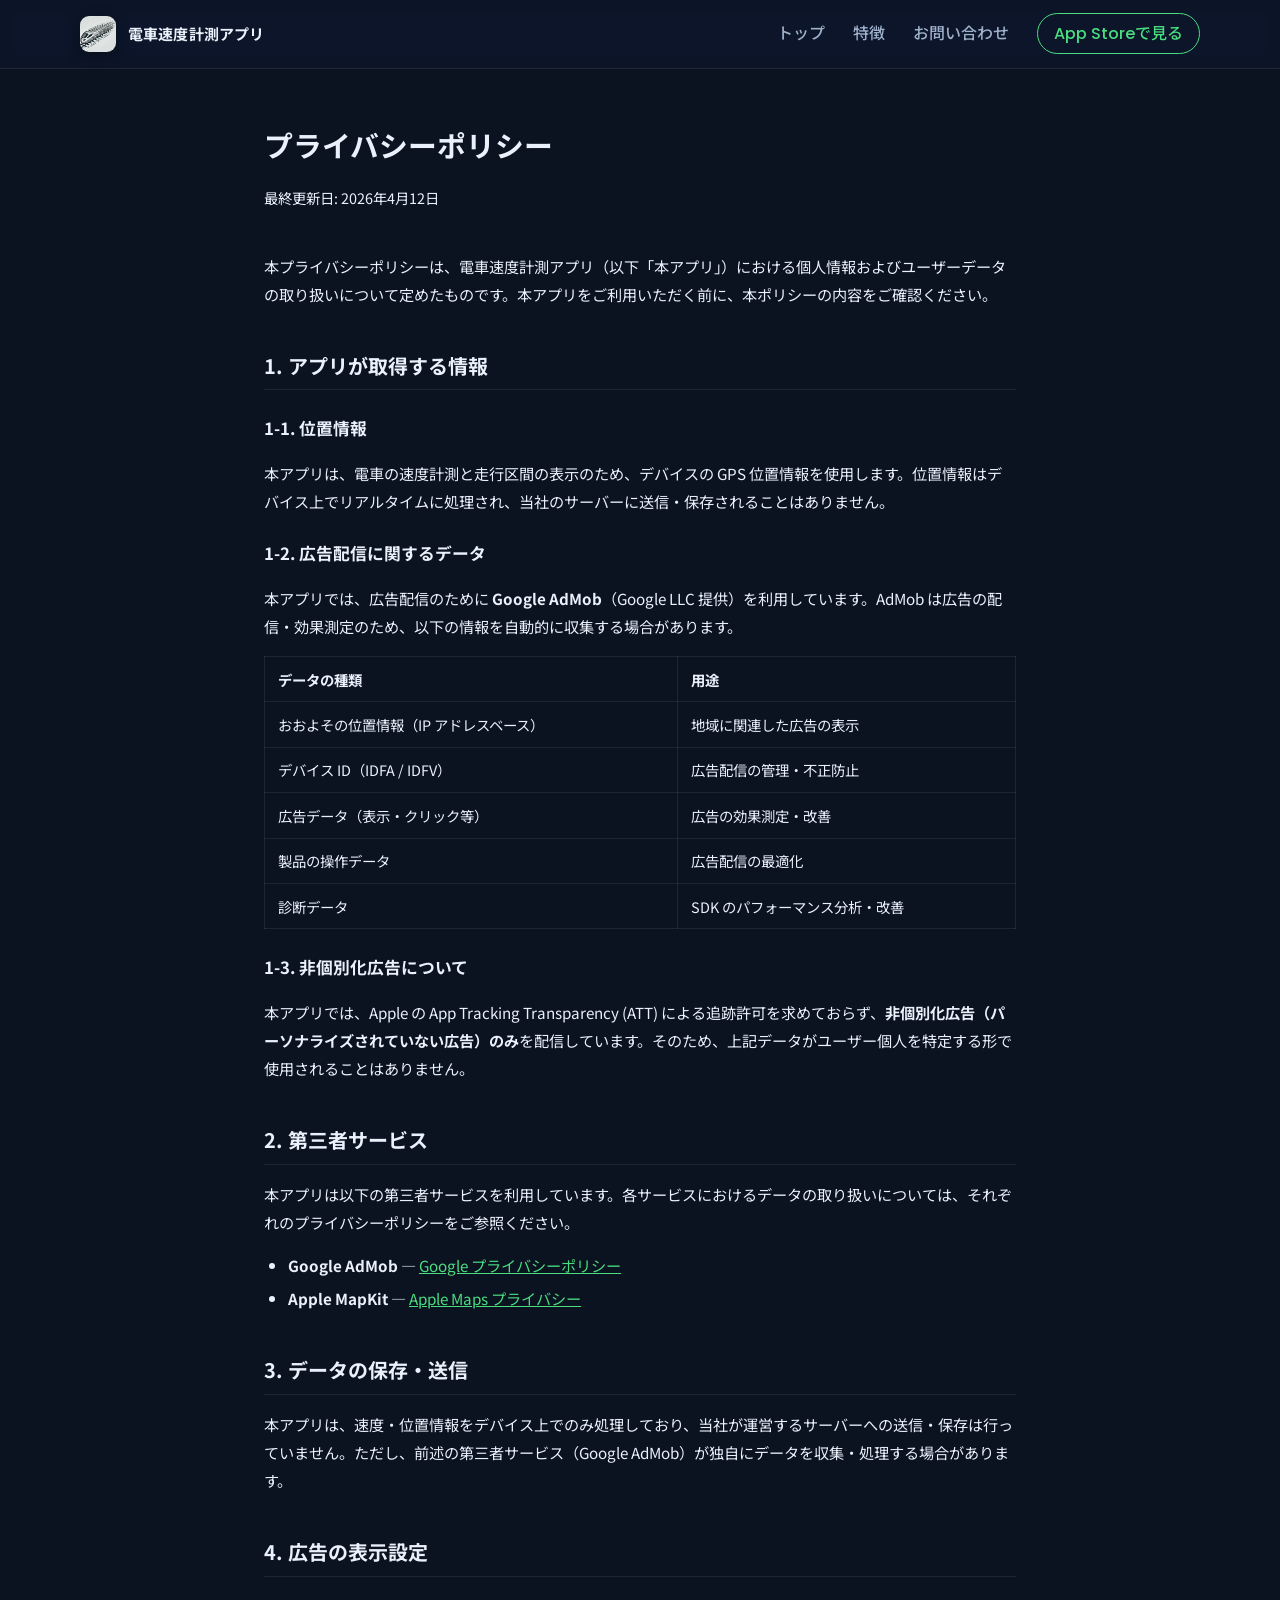
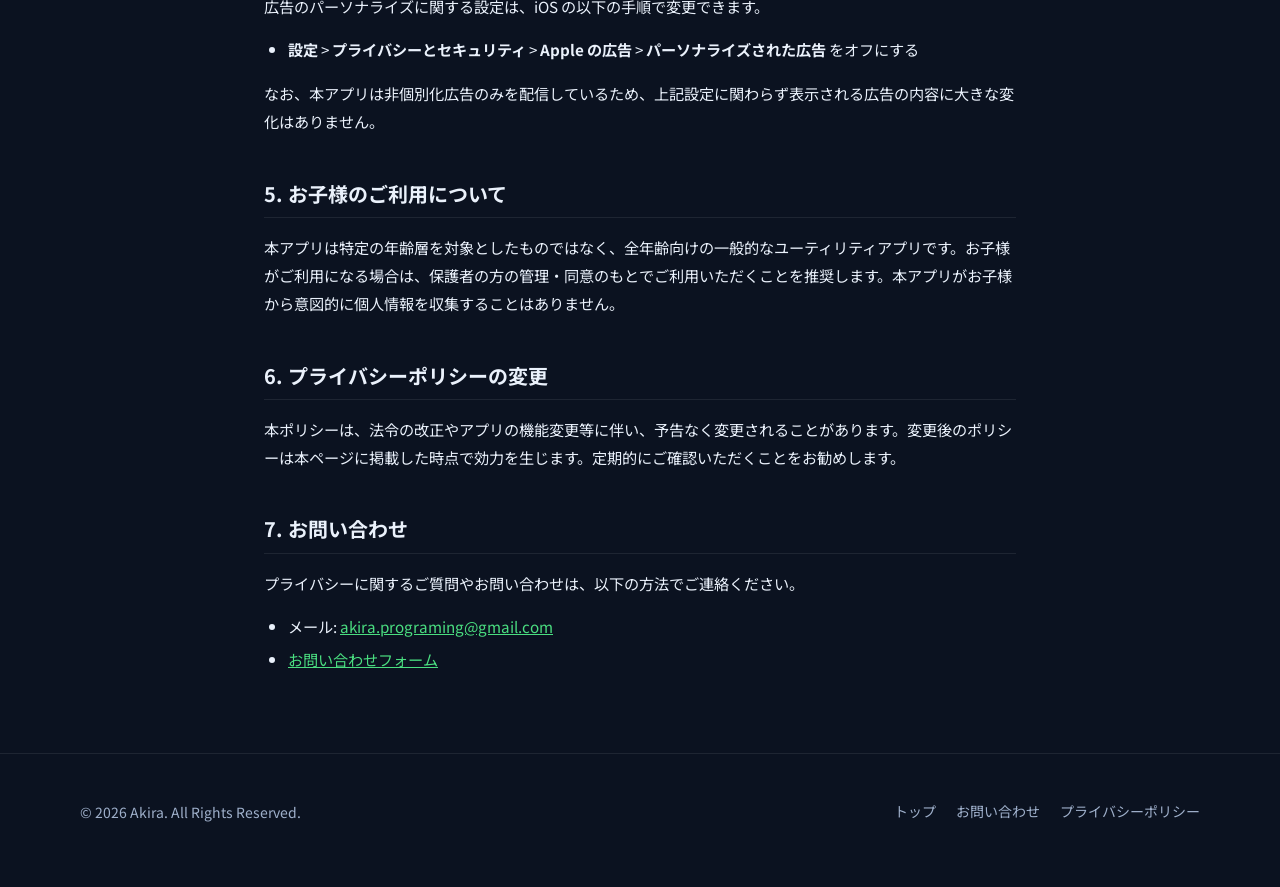
==== privacy.html @ cd02982f "プライバシーポリシーページを追加（AdMob広告対応） - privacy.html: AdMobによるデータ収集、非個別化広告、位置情報の扱い等を明記 - index.html: フッターにプライバ" ====
<!DOCTYPE html>
<html lang="ja">
<head>
<meta charset="UTF-8">
<meta name="viewport" content="width=device-width, initial-scale=1.0">
<meta name="description" content="電車速度計測アプリのプライバシーポリシー">
<meta name="theme-color" content="#0f172a">
<link rel="icon" type="image/png" href="images/icon.jpg">
<link rel="apple-touch-icon" href="images/icon.jpg">
<title>プライバシーポリシー | 電車速度計測アプリ</title>
<link rel="preconnect" href="https://fonts.googleapis.com">
<link rel="preconnect" href="https://fonts.gstatic.com" crossorigin>
<link href="https://fonts.googleapis.com/css2?family=Noto+Sans+JP:wght@400;500;700;900&family=Poppins:wght@500;700;800&display=swap" rel="stylesheet">
<link rel="stylesheet" href="styles.css">
<style>
  /* プライバシーポリシー固有スタイル */
  .policy { max-width: 800px; margin: 0 auto; padding: 2rem 1.5rem 4rem; }
  .policy h1 { font-size: 1.8rem; margin-bottom: 0.5rem; }
  .policy .last-updated { color: var(--muted); font-size: 0.9rem; margin-bottom: 2.5rem; }
  .policy h2 { font-size: 1.25rem; margin-top: 2.5rem; margin-bottom: 0.75rem; padding-bottom: 0.4rem; border-bottom: 1px solid var(--border); }
  .policy h3 { font-size: 1.05rem; margin-top: 1.5rem; margin-bottom: 0.5rem; }
  .policy p, .policy li { line-height: 1.85; color: var(--fg); font-size: 0.95rem; }
  .policy ul { padding-left: 1.5em; margin: 0.5rem 0 1rem; }
  .policy li { margin-bottom: 0.3rem; }
  .policy a { color: var(--accent); text-decoration: underline; }
  .policy table { width: 100%; border-collapse: collapse; margin: 1rem 0; font-size: 0.9rem; }
  .policy th, .policy td { border: 1px solid var(--border); padding: 0.6rem 0.8rem; text-align: left; }
  .policy th { background: var(--card-bg); font-weight: 700; }
</style>
</head>
<body>

<header class="site-header">
  <div class="container header-inner">
    <a href="index.html" class="brand">
      <img src="images/icon.jpg" alt="" class="brand-icon" width="36" height="36">
      <span class="brand-name">電車速度計測アプリ</span>
    </a>
    <nav class="site-nav" aria-label="メインナビゲーション">
      <ul>
        <li><a href="index.html">トップ</a></li>
        <li><a href="index.html#features">特徴</a></li>
        <li><a href="index.html#contact">お問い合わせ</a></li>
        <li><a class="nav-cta" href="https://apps.apple.com/jp/app/%E9%9B%BB%E8%BB%8A%E9%80%9F%E5%BA%A6%E8%A8%88%E6%B8%AC%E3%82%A2%E3%83%97%E3%83%AA/id6740508669" target="_blank" rel="noopener">App Storeで見る</a></li>
      </ul>
    </nav>
  </div>
</header>

<main>
  <div class="policy">
    <h1>プライバシーポリシー</h1>
    <p class="last-updated">最終更新日: 2026年4月12日</p>

    <p>本プライバシーポリシーは、電車速度計測アプリ（以下「本アプリ」）における個人情報およびユーザーデータの取り扱いについて定めたものです。本アプリをご利用いただく前に、本ポリシーの内容をご確認ください。</p>

    <h2>1. アプリが取得する情報</h2>

    <h3>1-1. 位置情報</h3>
    <p>本アプリは、電車の速度計測と走行区間の表示のため、デバイスの GPS 位置情報を使用します。位置情報はデバイス上でリアルタイムに処理され、当社のサーバーに送信・保存されることはありません。</p>

    <h3>1-2. 広告配信に関するデータ</h3>
    <p>本アプリでは、広告配信のために <strong>Google AdMob</strong>（Google LLC 提供）を利用しています。AdMob は広告の配信・効果測定のため、以下の情報を自動的に収集する場合があります。</p>

    <table>
      <thead>
        <tr>
          <th>データの種類</th>
          <th>用途</th>
        </tr>
      </thead>
      <tbody>
        <tr>
          <td>おおよその位置情報（IP アドレスベース）</td>
          <td>地域に関連した広告の表示</td>
        </tr>
        <tr>
          <td>デバイス ID（IDFA / IDFV）</td>
          <td>広告配信の管理・不正防止</td>
        </tr>
        <tr>
          <td>広告データ（表示・クリック等）</td>
          <td>広告の効果測定・改善</td>
        </tr>
        <tr>
          <td>製品の操作データ</td>
          <td>広告配信の最適化</td>
        </tr>
        <tr>
          <td>診断データ</td>
          <td>SDK のパフォーマンス分析・改善</td>
        </tr>
      </tbody>
    </table>

    <h3>1-3. 非個別化広告について</h3>
    <p>本アプリでは、Apple の App Tracking Transparency (ATT) による追跡許可を求めておらず、<strong>非個別化広告（パーソナライズされていない広告）のみ</strong>を配信しています。そのため、上記データがユーザー個人を特定する形で使用されることはありません。</p>

    <h2>2. 第三者サービス</h2>
    <p>本アプリは以下の第三者サービスを利用しています。各サービスにおけるデータの取り扱いについては、それぞれのプライバシーポリシーをご参照ください。</p>
    <ul>
      <li><strong>Google AdMob</strong> — <a href="https://policies.google.com/privacy" target="_blank" rel="noopener">Google プライバシーポリシー</a></li>
      <li><strong>Apple MapKit</strong> — <a href="https://www.apple.com/legal/privacy/data/ja/apple-maps/" target="_blank" rel="noopener">Apple Maps プライバシー</a></li>
    </ul>

    <h2>3. データの保存・送信</h2>
    <p>本アプリは、速度・位置情報をデバイス上でのみ処理しており、当社が運営するサーバーへの送信・保存は行っていません。ただし、前述の第三者サービス（Google AdMob）が独自にデータを収集・処理する場合があります。</p>

    <h2>4. 広告の表示設定</h2>
    <p>広告のパーソナライズに関する設定は、iOS の以下の手順で変更できます。</p>
    <ul>
      <li><strong>設定</strong> &gt; <strong>プライバシーとセキュリティ</strong> &gt; <strong>Apple の広告</strong> &gt; <strong>パーソナライズされた広告</strong> をオフにする</li>
    </ul>
    <p>なお、本アプリは非個別化広告のみを配信しているため、上記設定に関わらず表示される広告の内容に大きな変化はありません。</p>

    <h2>5. お子様のご利用について</h2>
    <p>本アプリは特定の年齢層を対象としたものではなく、全年齢向けの一般的なユーティリティアプリです。お子様がご利用になる場合は、保護者の方の管理・同意のもとでご利用いただくことを推奨します。本アプリがお子様から意図的に個人情報を収集することはありません。</p>

    <h2>6. プライバシーポリシーの変更</h2>
    <p>本ポリシーは、法令の改正やアプリの機能変更等に伴い、予告なく変更されることがあります。変更後のポリシーは本ページに掲載した時点で効力を生じます。定期的にご確認いただくことをお勧めします。</p>

    <h2>7. お問い合わせ</h2>
    <p>プライバシーに関するご質問やお問い合わせは、以下の方法でご連絡ください。</p>
    <ul>
      <li>メール: <a href="mailto:akira.programing@gmail.com">akira.programing@gmail.com</a></li>
      <li><a href="index.html#contact">お問い合わせフォーム</a></li>
    </ul>
  </div>
</main>

<footer class="site-footer">
  <div class="container footer-inner">
    <p>&copy; <span id="year"></span> Akira. All Rights Reserved.</p>
    <nav aria-label="フッターナビゲーション">
      <a href="index.html">トップ</a>
      <a href="index.html#contact">お問い合わせ</a>
      <a href="privacy.html">プライバシーポリシー</a>
    </nav>
  </div>
</footer>

<script>
  document.getElementById('year').textContent = new Date().getFullYear();
</script>

</body>
</html>
---- styles.css ----
:root {
  --bg: #0b1220;
  --bg-alt: #0f1a2e;
  --surface: #162338;
  --text: #eaf1fb;
  --text-dim: #9fb0cb;
  --accent: #4ade80;
  --accent-2: #22d3ee;
  --accent-3: #60a5fa;
  --border: rgba(255, 255, 255, 0.08);
  --radius: 16px;
  --radius-lg: 24px;
  --shadow: 0 20px 50px rgba(0, 0, 0, 0.35);
  --max-w: 1120px;
  --font-jp: "Noto Sans JP", system-ui, -apple-system, "Hiragino Kaku Gothic ProN", "Yu Gothic", sans-serif;
  --font-en: "Poppins", var(--font-jp);
}

* { box-sizing: border-box; }

html { scroll-behavior: smooth; }

body {
  margin: 0;
  font-family: var(--font-jp);
  color: var(--text);
  background: var(--bg);
  line-height: 1.75;
  -webkit-font-smoothing: antialiased;
}

img { max-width: 100%; display: block; }

a { color: inherit; text-decoration: none; }

.container {
  width: min(100% - 40px, var(--max-w));
  margin-inline: auto;
}

/* Header */
.site-header {
  position: sticky;
  top: 0;
  z-index: 50;
  backdrop-filter: saturate(160%) blur(10px);
  background: rgba(15, 23, 42, 0.7);
  border-bottom: 1px solid var(--border);
}
.header-inner {
  display: flex;
  align-items: center;
  justify-content: space-between;
  height: 68px;
}
.brand {
  display: inline-flex;
  align-items: center;
  gap: 12px;
  font-family: var(--font-jp);
  font-weight: 700;
  letter-spacing: 0.01em;
  font-size: 15px;
}
.brand-icon {
  width: 36px;
  height: 36px;
  border-radius: 9px;
  object-fit: cover;
  box-shadow: 0 4px 14px rgba(0, 0, 0, 0.35);
}
.nav-cta {
  padding: 8px 16px;
  border: 1px solid var(--accent);
  border-radius: 999px;
  color: var(--accent) !important;
}
.nav-cta:hover { background: var(--accent); color: #0b1226 !important; }

.site-nav ul {
  display: flex;
  gap: 28px;
  margin: 0;
  padding: 0;
  list-style: none;
  font-family: var(--font-en);
  font-weight: 500;
}
.site-nav a { color: var(--text-dim); transition: color .2s; }
.site-nav a:hover { color: var(--text); }

.nav-toggle {
  display: none;
  background: transparent;
  border: 0;
  width: 40px;
  height: 40px;
  padding: 8px;
  cursor: pointer;
}
.nav-toggle span {
  display: block;
  height: 2px;
  background: var(--text);
  margin: 5px 0;
  border-radius: 2px;
  transition: transform .2s, opacity .2s;
}

/* Hero */
.hero {
  position: relative;
  overflow: hidden;
  padding: clamp(70px, 11vw, 130px) 0 clamp(70px, 11vw, 130px);
  isolation: isolate;
}
.hero-inner {
  position: relative;
  z-index: 2;
  display: grid;
  grid-template-columns: 1.3fr 1fr;
  gap: 60px;
  align-items: center;
}
.hero-copy { max-width: 640px; }
.hero-visual { display: grid; place-items: center; }
.hero-icon {
  width: min(100%, 280px);
  aspect-ratio: 1;
  border-radius: 56px;
  object-fit: cover;
  box-shadow: 0 30px 80px rgba(0, 0, 0, 0.45), 0 0 0 1px rgba(255, 255, 255, 0.06);
  background: #fff;
  transform: rotate(-4deg);
  transition: transform .4s ease;
}
.hero-icon:hover { transform: rotate(0deg) scale(1.02); }
.eyebrow {
  font-family: var(--font-en);
  text-transform: uppercase;
  letter-spacing: .25em;
  font-size: 12px;
  color: var(--accent);
  margin: 0 0 14px;
}
.hero h1 {
  font-size: clamp(40px, 7vw, 76px);
  line-height: 1.1;
  margin: 0 0 22px;
  font-weight: 900;
  letter-spacing: -0.02em;
}
.hero h1 .accent {
  background: linear-gradient(90deg, var(--accent), var(--accent-2), var(--accent-3));
  -webkit-background-clip: text;
  background-clip: text;
  color: transparent;
}
.lead {
  color: var(--text-dim);
  font-size: clamp(15px, 1.7vw, 18px);
  margin: 0 0 32px;
}
.hero-actions { display: flex; gap: 14px; flex-wrap: wrap; }

.btn {
  display: inline-flex;
  align-items: center;
  justify-content: center;
  padding: 14px 26px;
  border-radius: 999px;
  font-weight: 700;
  font-family: var(--font-en);
  font-size: 15px;
  transition: transform .2s, box-shadow .2s, background .2s, border-color .2s;
  will-change: transform;
  border: 1px solid transparent;
}
.btn-primary {
  background: linear-gradient(135deg, var(--accent), var(--accent-2));
  color: #062014;
  box-shadow: 0 10px 30px rgba(74, 222, 128, 0.3);
}
.btn-primary:hover { transform: translateY(-2px); }
.btn-ghost {
  border-color: var(--border);
  color: var(--text);
}
.btn-ghost:hover { border-color: var(--accent); color: var(--accent); }
.btn-lg { padding: 18px 36px; font-size: 16px; }

.hero-decor { position: absolute; inset: 0; z-index: 1; pointer-events: none; }
.blob {
  position: absolute;
  border-radius: 50%;
  filter: blur(80px);
  opacity: 0.55;
}
.blob-1 { width: 480px; height: 480px; background: #16a34a; top: -120px; right: -120px; opacity: .35; }
.blob-2 { width: 420px; height: 420px; background: #0891b2; bottom: -160px; left: -80px; opacity: .35; }
.blob-3 { width: 360px; height: 360px; background: #3b82f6; top: 40%; right: 30%; opacity: .18; }

/* Sections */
.section { padding: clamp(80px, 10vw, 120px) 0; }
.section-alt { background: var(--bg-alt); border-top: 1px solid var(--border); border-bottom: 1px solid var(--border); }
.section-head { text-align: center; margin-bottom: 56px; }
.section-head h2 {
  font-size: clamp(28px, 4vw, 40px);
  margin: 6px 0 12px;
  font-weight: 900;
  letter-spacing: -0.01em;
}
.section-desc { color: var(--text-dim); margin: 0 auto; max-width: 620px; }

/* Features */
.features {
  display: grid;
  grid-template-columns: repeat(auto-fit, minmax(260px, 1fr));
  gap: 24px;
}
.feature {
  background: var(--surface);
  border: 1px solid var(--border);
  border-radius: var(--radius-lg);
  padding: 32px 28px;
  transition: transform .25s, border-color .25s;
}
.feature:hover { transform: translateY(-4px); border-color: rgba(74, 222, 128, 0.4); }
.feature-icon {
  width: 56px;
  height: 56px;
  margin-bottom: 18px;
  border-radius: 16px;
  display: grid;
  place-items: center;
  font-size: 28px;
  background: linear-gradient(135deg, rgba(74, 222, 128, 0.18), rgba(34, 211, 238, 0.18));
  border: 1px solid var(--border);
}
.feature h3 { margin: 0 0 8px; font-size: 18px; }
.feature p { color: var(--text-dim); margin: 0; font-size: 14.5px; }

/* Screens */
.screens {
  display: grid;
  grid-template-columns: repeat(auto-fit, minmax(240px, 1fr));
  gap: 32px;
  max-width: 960px;
  margin-inline: auto;
}
.screen {
  margin: 0;
  display: flex;
  flex-direction: column;
  align-items: center;
  gap: 16px;
}
.screen img {
  width: 100%;
  max-width: 280px;
  height: auto;
  border-radius: 22px;
  box-shadow: 0 20px 50px rgba(0, 0, 0, 0.4);
  transition: transform .3s ease;
}
.screen img:hover { transform: translateY(-6px); }
.screen figcaption {
  color: var(--text-dim);
  font-size: 14px;
  text-align: center;
}

/* Contact form */
.contact-form {
  max-width: 640px;
  margin: 0 auto;
  text-align: left;
}
.field { margin-bottom: 20px; }
.field label {
  display: block;
  font-size: 14px;
  font-weight: 700;
  margin-bottom: 8px;
  color: var(--text);
}
.field .req { color: var(--accent); margin-left: 2px; }
.field input,
.field textarea {
  width: 100%;
  background: var(--surface);
  border: 1px solid var(--border);
  color: var(--text);
  border-radius: 12px;
  padding: 14px 16px;
  font-size: 15px;
  font-family: inherit;
  line-height: 1.6;
  transition: border-color .2s, box-shadow .2s, background .2s;
}
.field input::placeholder,
.field textarea::placeholder { color: #6b7a96; }
.field input:focus,
.field textarea:focus {
  outline: none;
  border-color: var(--accent);
  box-shadow: 0 0 0 3px rgba(74, 222, 128, 0.18);
}
.field textarea { resize: vertical; min-height: 140px; }
.form-error {
  color: #fda4af;
  background: rgba(244, 63, 94, 0.1);
  border: 1px solid rgba(244, 63, 94, 0.3);
  border-radius: 10px;
  padding: 10px 14px;
  font-size: 13.5px;
  margin: 0 0 16px;
}
.form-success {
  color: #86efac;
  background: rgba(34, 197, 94, 0.12);
  border: 1px solid rgba(34, 197, 94, 0.35);
  border-radius: 10px;
  padding: 10px 14px;
  font-size: 13.5px;
  margin: 0 0 16px;
}
#cf-submit:disabled { opacity: .6; cursor: not-allowed; transform: none; }
.form-note {
  margin-top: 18px;
  font-size: 12.5px;
  color: var(--text-dim);
  text-align: center;
  line-height: 1.8;
}
.form-note a { color: var(--accent); text-decoration: underline; text-underline-offset: 3px; }
.contact-form .contact-actions { justify-content: center; margin-top: 8px; }

/* CTA */
.cta-section { text-align: center; padding: clamp(70px, 9vw, 110px) 0; }
.cta-inner h2 {
  font-size: clamp(26px, 3.6vw, 36px);
  margin: 0 0 10px;
  font-weight: 900;
}
.cta-inner p { color: var(--text-dim); margin: 0 0 28px; }

/* Contact */
.contact-inner { text-align: center; }
.contact-actions { display: flex; gap: 14px; justify-content: center; flex-wrap: wrap; }

/* Footer */
.site-footer {
  padding: 32px 0 48px;
  border-top: 1px solid var(--border);
  color: var(--text-dim);
  font-size: 14px;
}
.footer-inner {
  display: flex;
  justify-content: space-between;
  align-items: center;
  gap: 20px;
  flex-wrap: wrap;
}
.footer-inner nav { display: flex; gap: 20px; }
.footer-inner a { font-family: var(--font-en); }
.footer-inner a:hover { color: var(--text); }

/* Responsive */
@media (max-width: 820px) {
  .hero-inner { grid-template-columns: 1fr; gap: 40px; text-align: center; }
  .hero-copy { max-width: none; }
  .hero-actions { justify-content: center; }
  .hero-icon { width: min(100%, 220px); }

  .nav-toggle { display: block; }
  .site-nav {
    position: absolute;
    inset: 68px 0 auto 0;
    background: var(--bg-alt);
    border-bottom: 1px solid var(--border);
    transform: translateY(-10px);
    opacity: 0;
    pointer-events: none;
    transition: opacity .2s, transform .2s;
  }
  .site-nav.open { opacity: 1; transform: translateY(0); pointer-events: auto; }
  .site-nav ul {
    flex-direction: column;
    gap: 0;
    padding: 12px 20px 20px;
  }
  .site-nav li { border-bottom: 1px solid var(--border); }
  .site-nav li:last-child { border-bottom: 0; }
  .site-nav a { display: block; padding: 14px 4px; }
}

@media (prefers-reduced-motion: reduce) {
  html { scroll-behavior: auto; }
  * { transition: none !important; animation: none !important; }
}
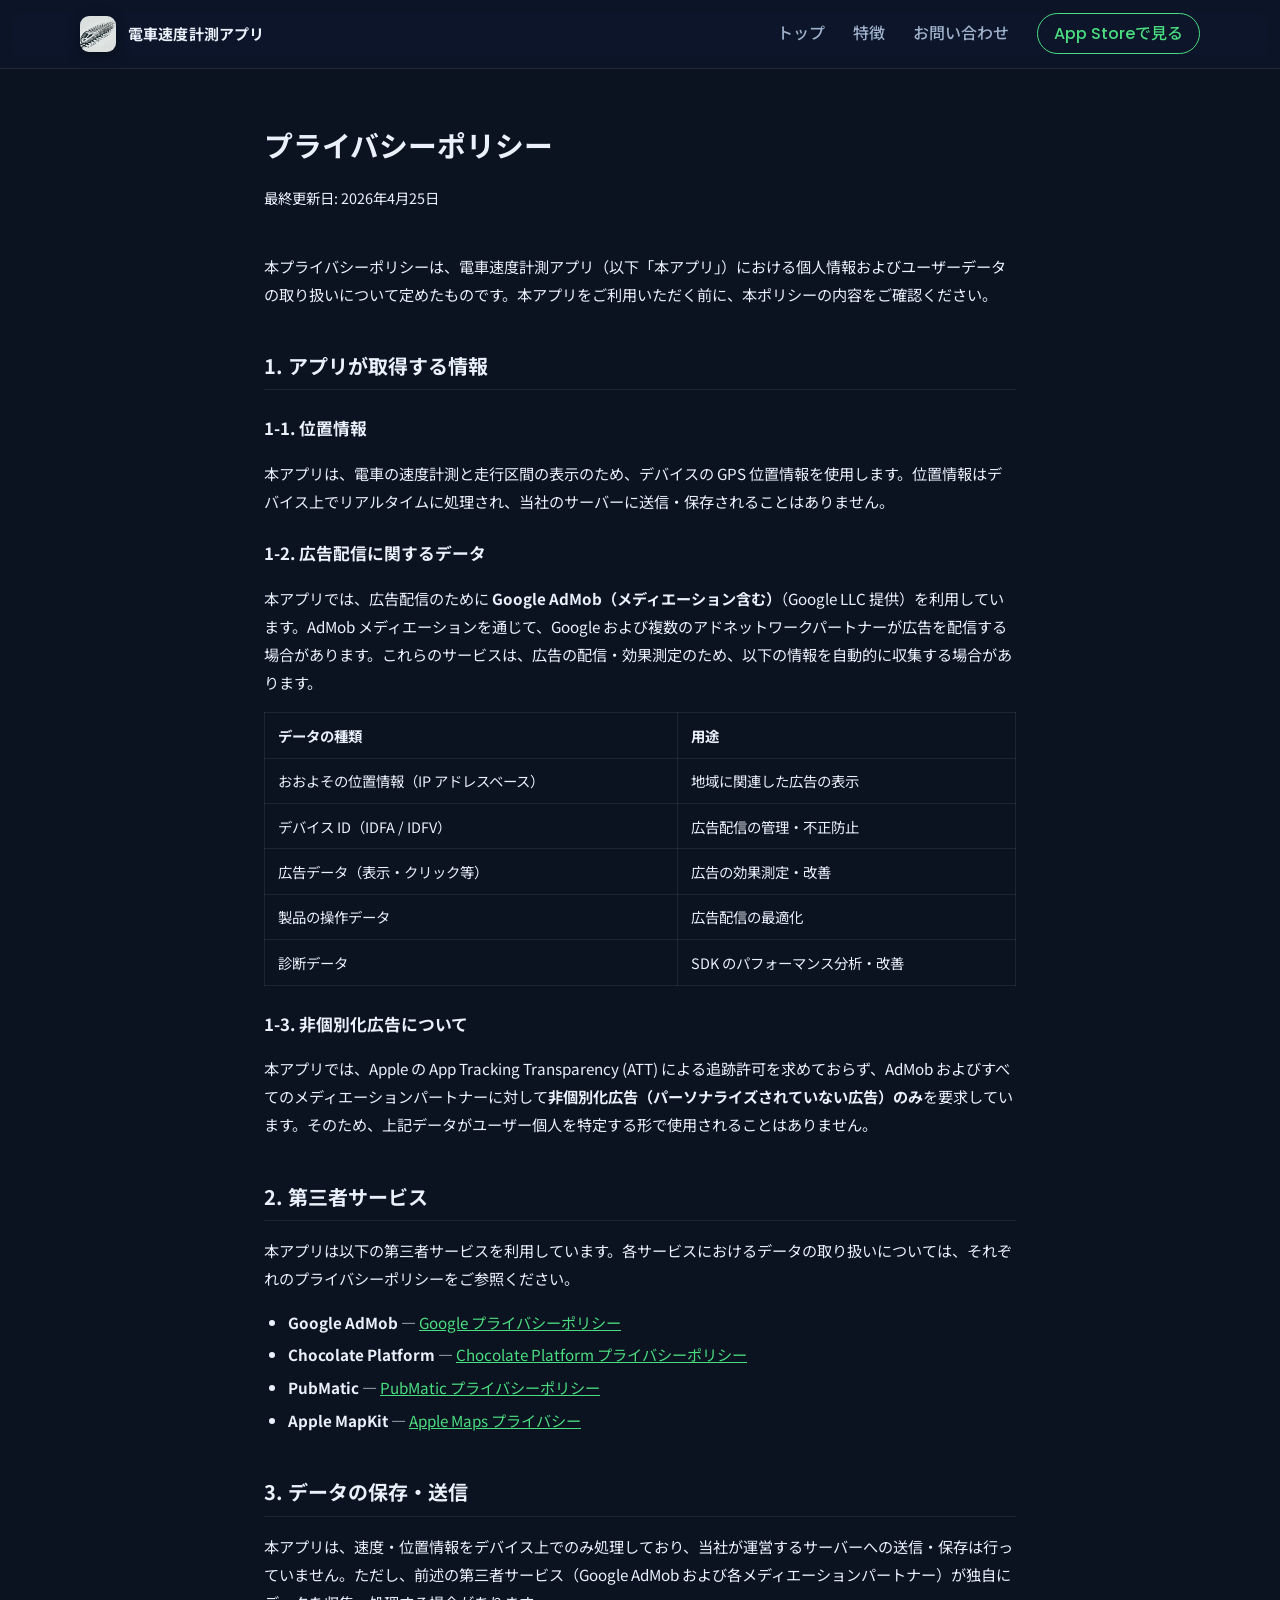
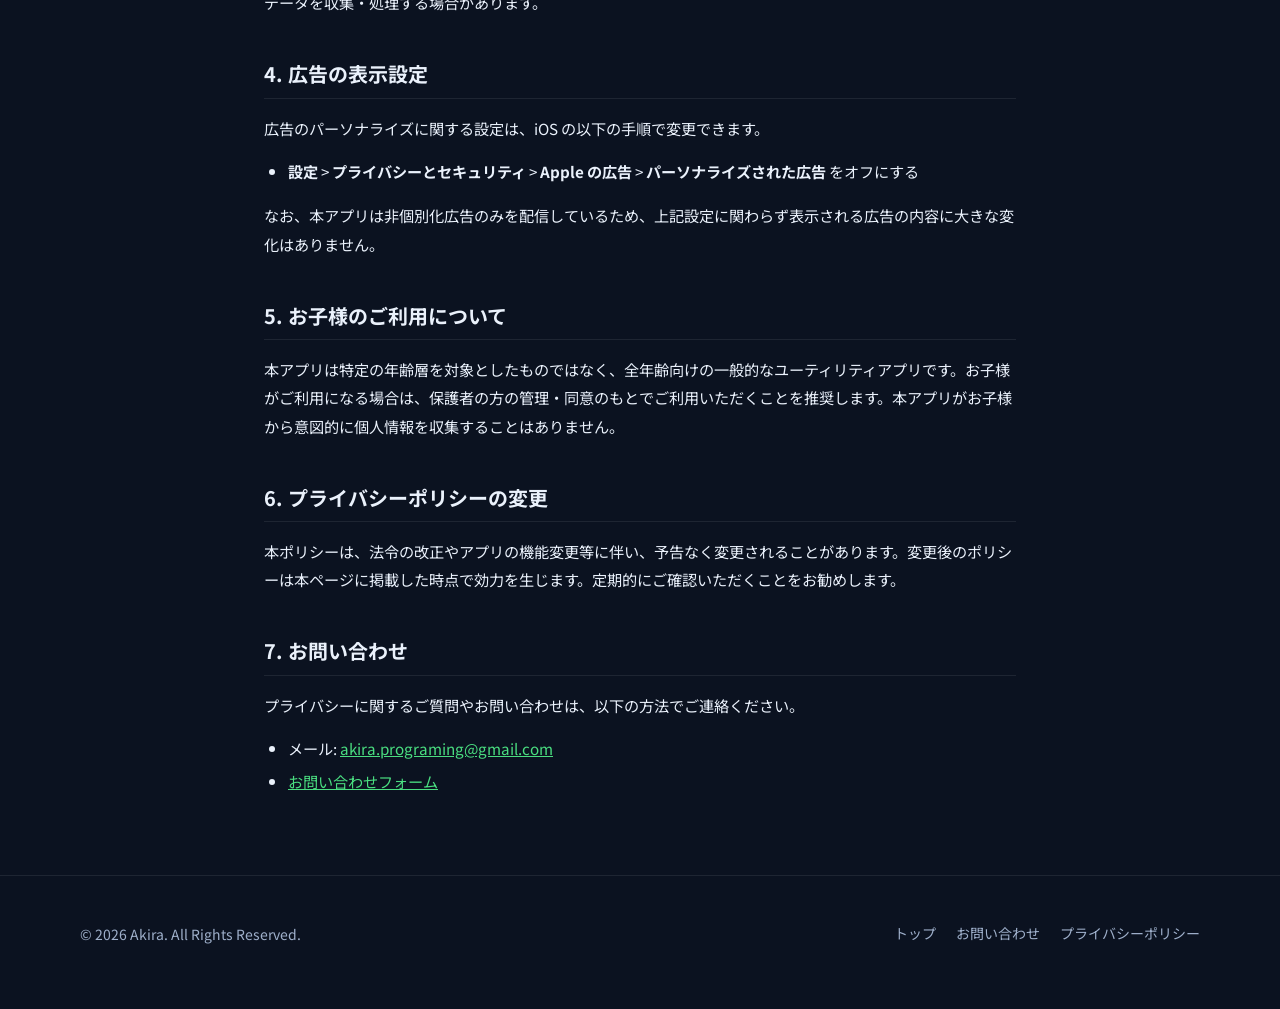
==== commit e3f6ab78: "Update privacy.html" ====
--- a/privacy.html
+++ b/privacy.html
@@ -50,7 +50,7 @@
 <main>
   <div class="policy">
     <h1>プライバシーポリシー</h1>
-    <p class="last-updated">最終更新日: 2026年4月12日</p>
+    <p class="last-updated">最終更新日: 2026年4月25日</p>
 
     <p>本プライバシーポリシーは、電車速度計測アプリ（以下「本アプリ」）における個人情報およびユーザーデータの取り扱いについて定めたものです。本アプリをご利用いただく前に、本ポリシーの内容をご確認ください。</p>
 
@@ -60,7 +60,7 @@
     <p>本アプリは、電車の速度計測と走行区間の表示のため、デバイスの GPS 位置情報を使用します。位置情報はデバイス上でリアルタイムに処理され、当社のサーバーに送信・保存されることはありません。</p>
 
     <h3>1-2. 広告配信に関するデータ</h3>
-    <p>本アプリでは、広告配信のために <strong>Google AdMob</strong>（Google LLC 提供）を利用しています。AdMob は広告の配信・効果測定のため、以下の情報を自動的に収集する場合があります。</p>
+    <p>本アプリでは、広告配信のために <strong>Google AdMob（メディエーション含む）</strong>（Google LLC 提供）を利用しています。AdMob メディエーションを通じて、Google および複数のアドネットワークパートナーが広告を配信する場合があります。これらのサービスは、広告の配信・効果測定のため、以下の情報を自動的に収集する場合があります。</p>
 
     <table>
       <thead>
@@ -94,17 +94,19 @@
     </table>
 
     <h3>1-3. 非個別化広告について</h3>
-    <p>本アプリでは、Apple の App Tracking Transparency (ATT) による追跡許可を求めておらず、<strong>非個別化広告（パーソナライズされていない広告）のみ</strong>を配信しています。そのため、上記データがユーザー個人を特定する形で使用されることはありません。</p>
+    <p>本アプリでは、Apple の App Tracking Transparency (ATT) による追跡許可を求めておらず、AdMob およびすべてのメディエーションパートナーに対して<strong>非個別化広告（パーソナライズされていない広告）のみ</strong>を要求しています。そのため、上記データがユーザー個人を特定する形で使用されることはありません。</p>
 
     <h2>2. 第三者サービス</h2>
     <p>本アプリは以下の第三者サービスを利用しています。各サービスにおけるデータの取り扱いについては、それぞれのプライバシーポリシーをご参照ください。</p>
     <ul>
       <li><strong>Google AdMob</strong> — <a href="https://policies.google.com/privacy" target="_blank" rel="noopener">Google プライバシーポリシー</a></li>
+      <li><strong>Chocolate Platform</strong> — <a href="https://www.chocolateplatform.com/privacy-policy/" target="_blank" rel="noopener">Chocolate Platform プライバシーポリシー</a></li>
+      <li><strong>PubMatic</strong> — <a href="https://pubmatic.com/legal/privacy-policy/" target="_blank" rel="noopener">PubMatic プライバシーポリシー</a></li>
       <li><strong>Apple MapKit</strong> — <a href="https://www.apple.com/legal/privacy/data/ja/apple-maps/" target="_blank" rel="noopener">Apple Maps プライバシー</a></li>
     </ul>
 
     <h2>3. データの保存・送信</h2>
-    <p>本アプリは、速度・位置情報をデバイス上でのみ処理しており、当社が運営するサーバーへの送信・保存は行っていません。ただし、前述の第三者サービス（Google AdMob）が独自にデータを収集・処理する場合があります。</p>
+    <p>本アプリは、速度・位置情報をデバイス上でのみ処理しており、当社が運営するサーバーへの送信・保存は行っていません。ただし、前述の第三者サービス（Google AdMob および各メディエーションパートナー）が独自にデータを収集・処理する場合があります。</p>
 
     <h2>4. 広告の表示設定</h2>
     <p>広告のパーソナライズに関する設定は、iOS の以下の手順で変更できます。</p>
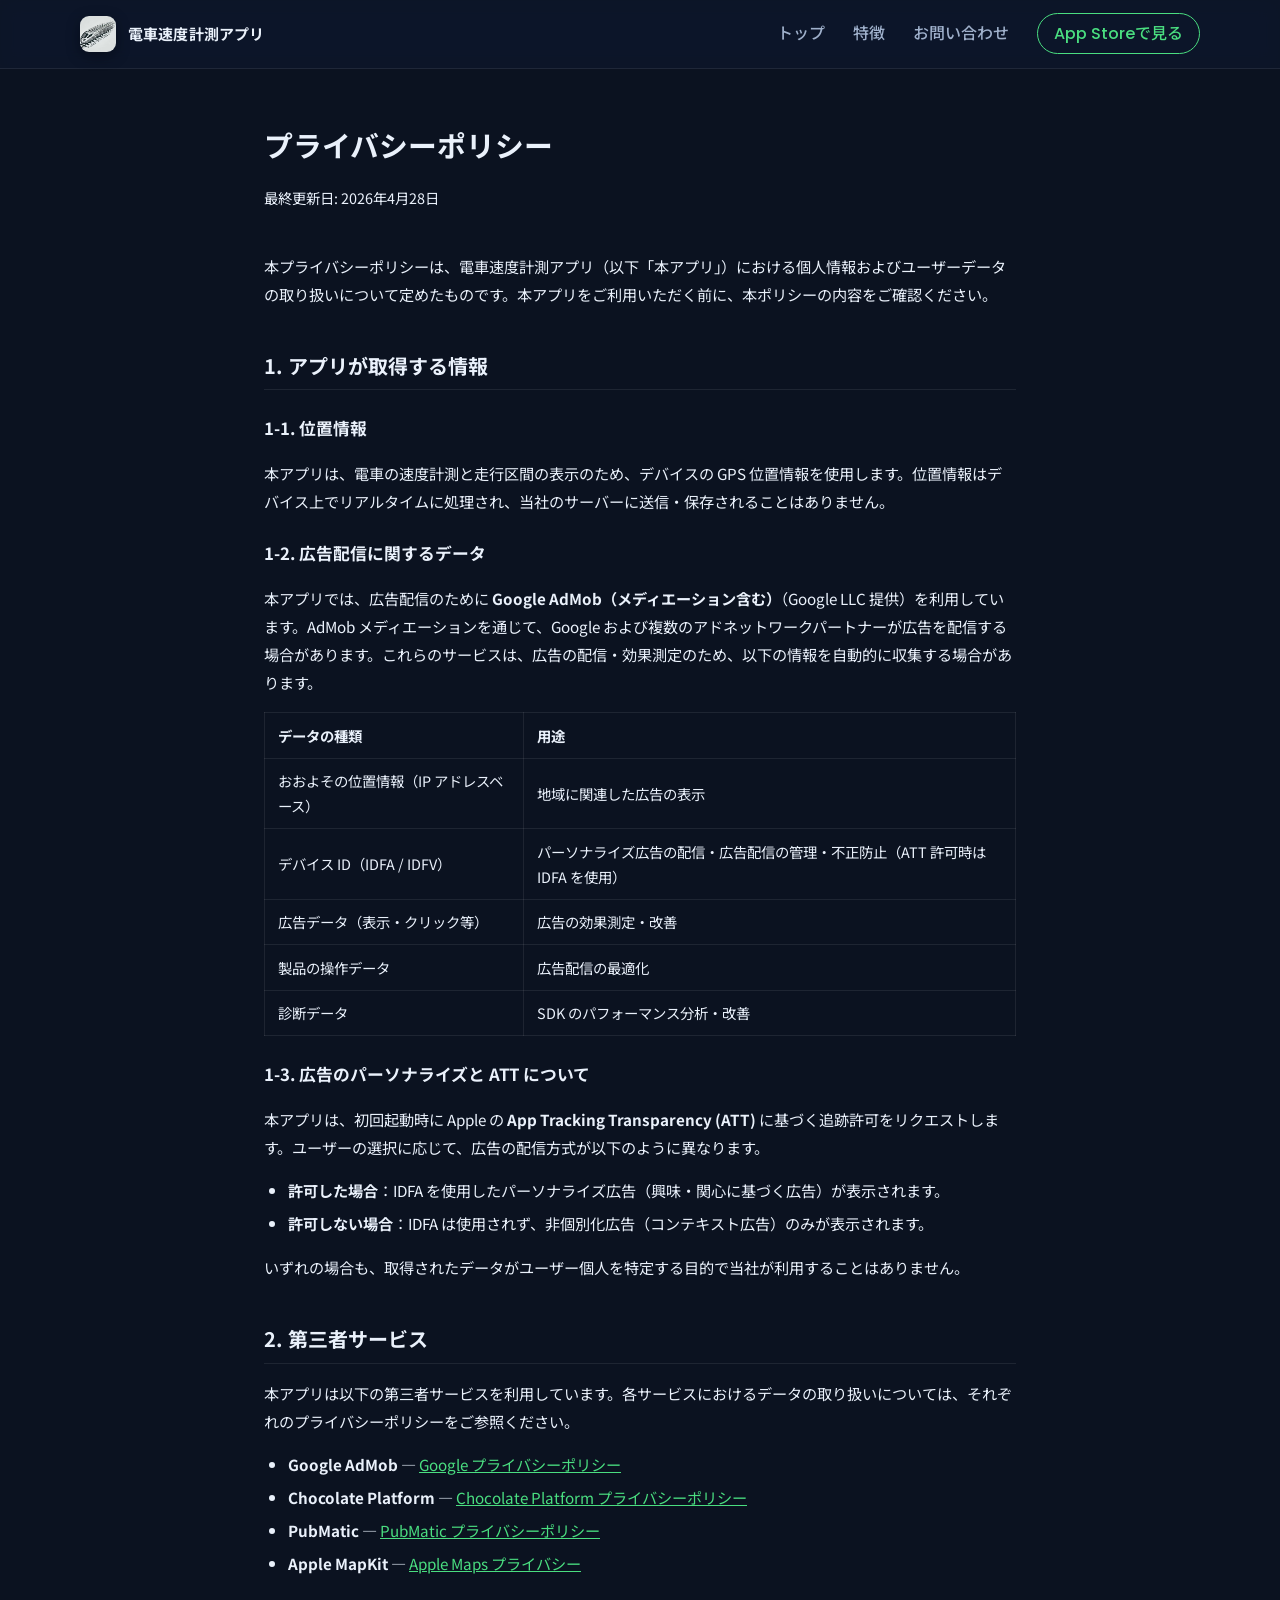
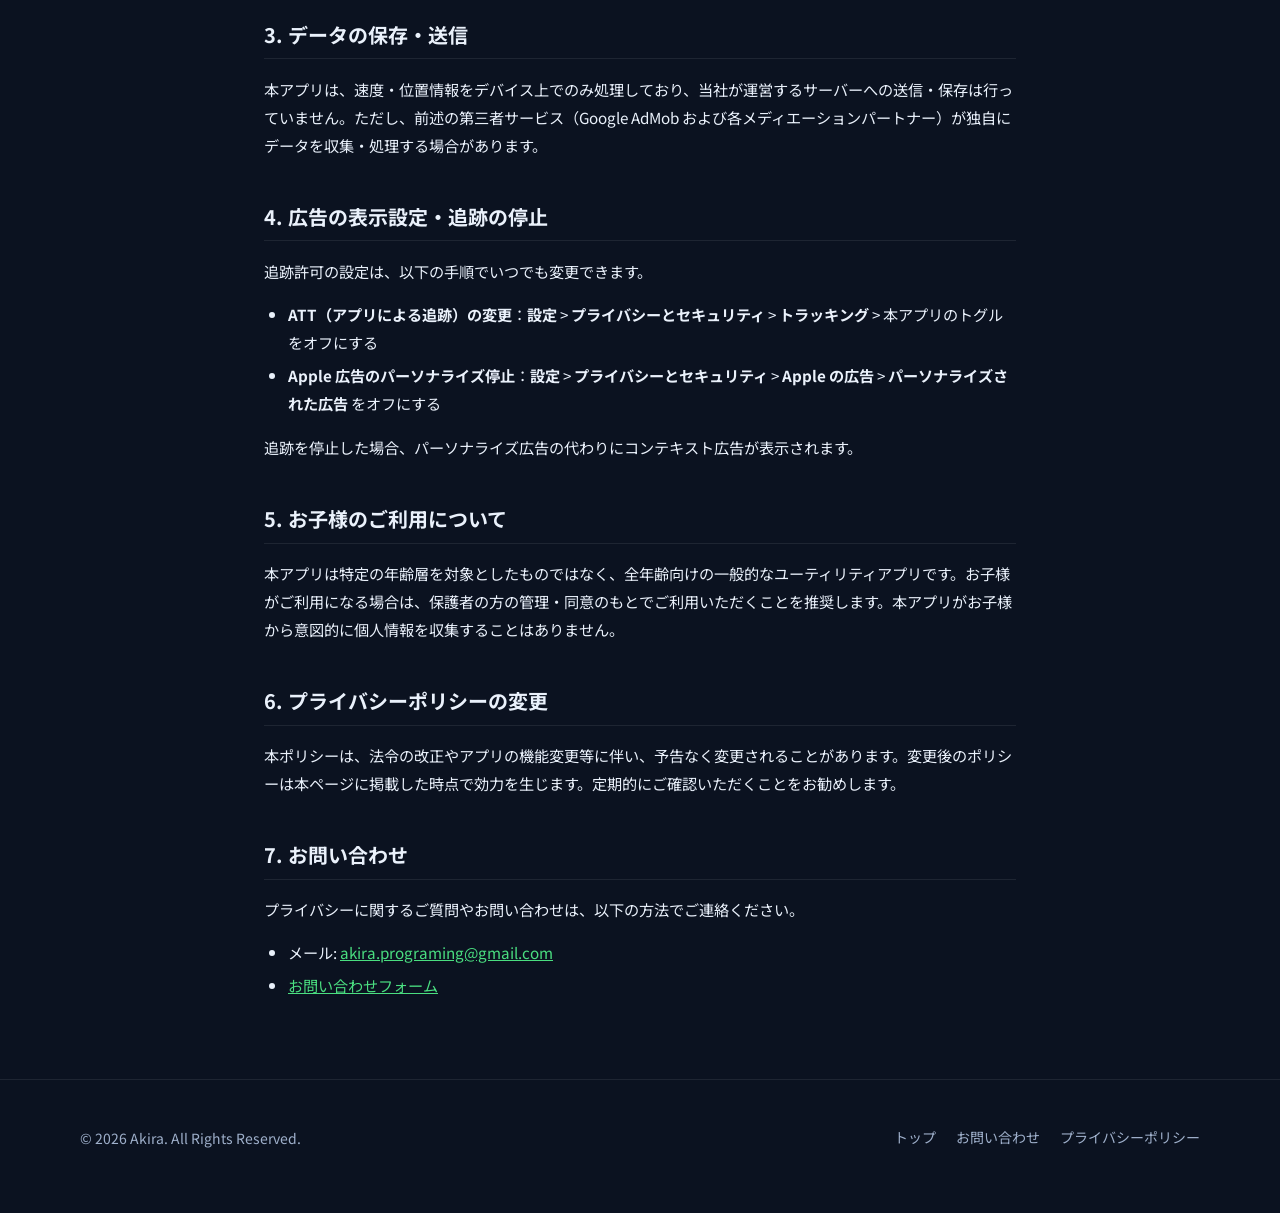
==== commit 12578002: "Update privacy.html" ====
--- a/privacy.html
+++ b/privacy.html
@@ -50,7 +50,7 @@
 <main>
   <div class="policy">
     <h1>プライバシーポリシー</h1>
-    <p class="last-updated">最終更新日: 2026年4月25日</p>
+    <p class="last-updated">最終更新日: 2026年4月28日</p>
 
     <p>本プライバシーポリシーは、電車速度計測アプリ（以下「本アプリ」）における個人情報およびユーザーデータの取り扱いについて定めたものです。本アプリをご利用いただく前に、本ポリシーの内容をご確認ください。</p>
 
@@ -76,7 +76,7 @@
         </tr>
         <tr>
           <td>デバイス ID（IDFA / IDFV）</td>
-          <td>広告配信の管理・不正防止</td>
+          <td>パーソナライズ広告の配信・広告配信の管理・不正防止（ATT 許可時は IDFA を使用）</td>
         </tr>
         <tr>
           <td>広告データ（表示・クリック等）</td>
@@ -93,8 +93,13 @@
       </tbody>
     </table>
 
-    <h3>1-3. 非個別化広告について</h3>
-    <p>本アプリでは、Apple の App Tracking Transparency (ATT) による追跡許可を求めておらず、AdMob およびすべてのメディエーションパートナーに対して<strong>非個別化広告（パーソナライズされていない広告）のみ</strong>を要求しています。そのため、上記データがユーザー個人を特定する形で使用されることはありません。</p>
+    <h3>1-3. 広告のパーソナライズと ATT について</h3>
+    <p>本アプリは、初回起動時に Apple の <strong>App Tracking Transparency (ATT)</strong> に基づく追跡許可をリクエストします。ユーザーの選択に応じて、広告の配信方式が以下のように異なります。</p>
+    <ul>
+      <li><strong>許可した場合</strong>：IDFA を使用したパーソナライズ広告（興味・関心に基づく広告）が表示されます。</li>
+      <li><strong>許可しない場合</strong>：IDFA は使用されず、非個別化広告（コンテキスト広告）のみが表示されます。</li>
+    </ul>
+    <p>いずれの場合も、取得されたデータがユーザー個人を特定する目的で当社が利用することはありません。</p>
 
     <h2>2. 第三者サービス</h2>
     <p>本アプリは以下の第三者サービスを利用しています。各サービスにおけるデータの取り扱いについては、それぞれのプライバシーポリシーをご参照ください。</p>
@@ -108,12 +113,13 @@
     <h2>3. データの保存・送信</h2>
     <p>本アプリは、速度・位置情報をデバイス上でのみ処理しており、当社が運営するサーバーへの送信・保存は行っていません。ただし、前述の第三者サービス（Google AdMob および各メディエーションパートナー）が独自にデータを収集・処理する場合があります。</p>
 
-    <h2>4. 広告の表示設定</h2>
-    <p>広告のパーソナライズに関する設定は、iOS の以下の手順で変更できます。</p>
+    <h2>4. 広告の表示設定・追跡の停止</h2>
+    <p>追跡許可の設定は、以下の手順でいつでも変更できます。</p>
     <ul>
-      <li><strong>設定</strong> &gt; <strong>プライバシーとセキュリティ</strong> &gt; <strong>Apple の広告</strong> &gt; <strong>パーソナライズされた広告</strong> をオフにする</li>
+      <li><strong>ATT（アプリによる追跡）の変更</strong>：<strong>設定</strong> &gt; <strong>プライバシーとセキュリティ</strong> &gt; <strong>トラッキング</strong> &gt; 本アプリのトグルをオフにする</li>
+      <li><strong>Apple 広告のパーソナライズ停止</strong>：<strong>設定</strong> &gt; <strong>プライバシーとセキュリティ</strong> &gt; <strong>Apple の広告</strong> &gt; <strong>パーソナライズされた広告</strong> をオフにする</li>
     </ul>
-    <p>なお、本アプリは非個別化広告のみを配信しているため、上記設定に関わらず表示される広告の内容に大きな変化はありません。</p>
+    <p>追跡を停止した場合、パーソナライズ広告の代わりにコンテキスト広告が表示されます。</p>
 
     <h2>5. お子様のご利用について</h2>
     <p>本アプリは特定の年齢層を対象としたものではなく、全年齢向けの一般的なユーティリティアプリです。お子様がご利用になる場合は、保護者の方の管理・同意のもとでご利用いただくことを推奨します。本アプリがお子様から意図的に個人情報を収集することはありません。</p>
